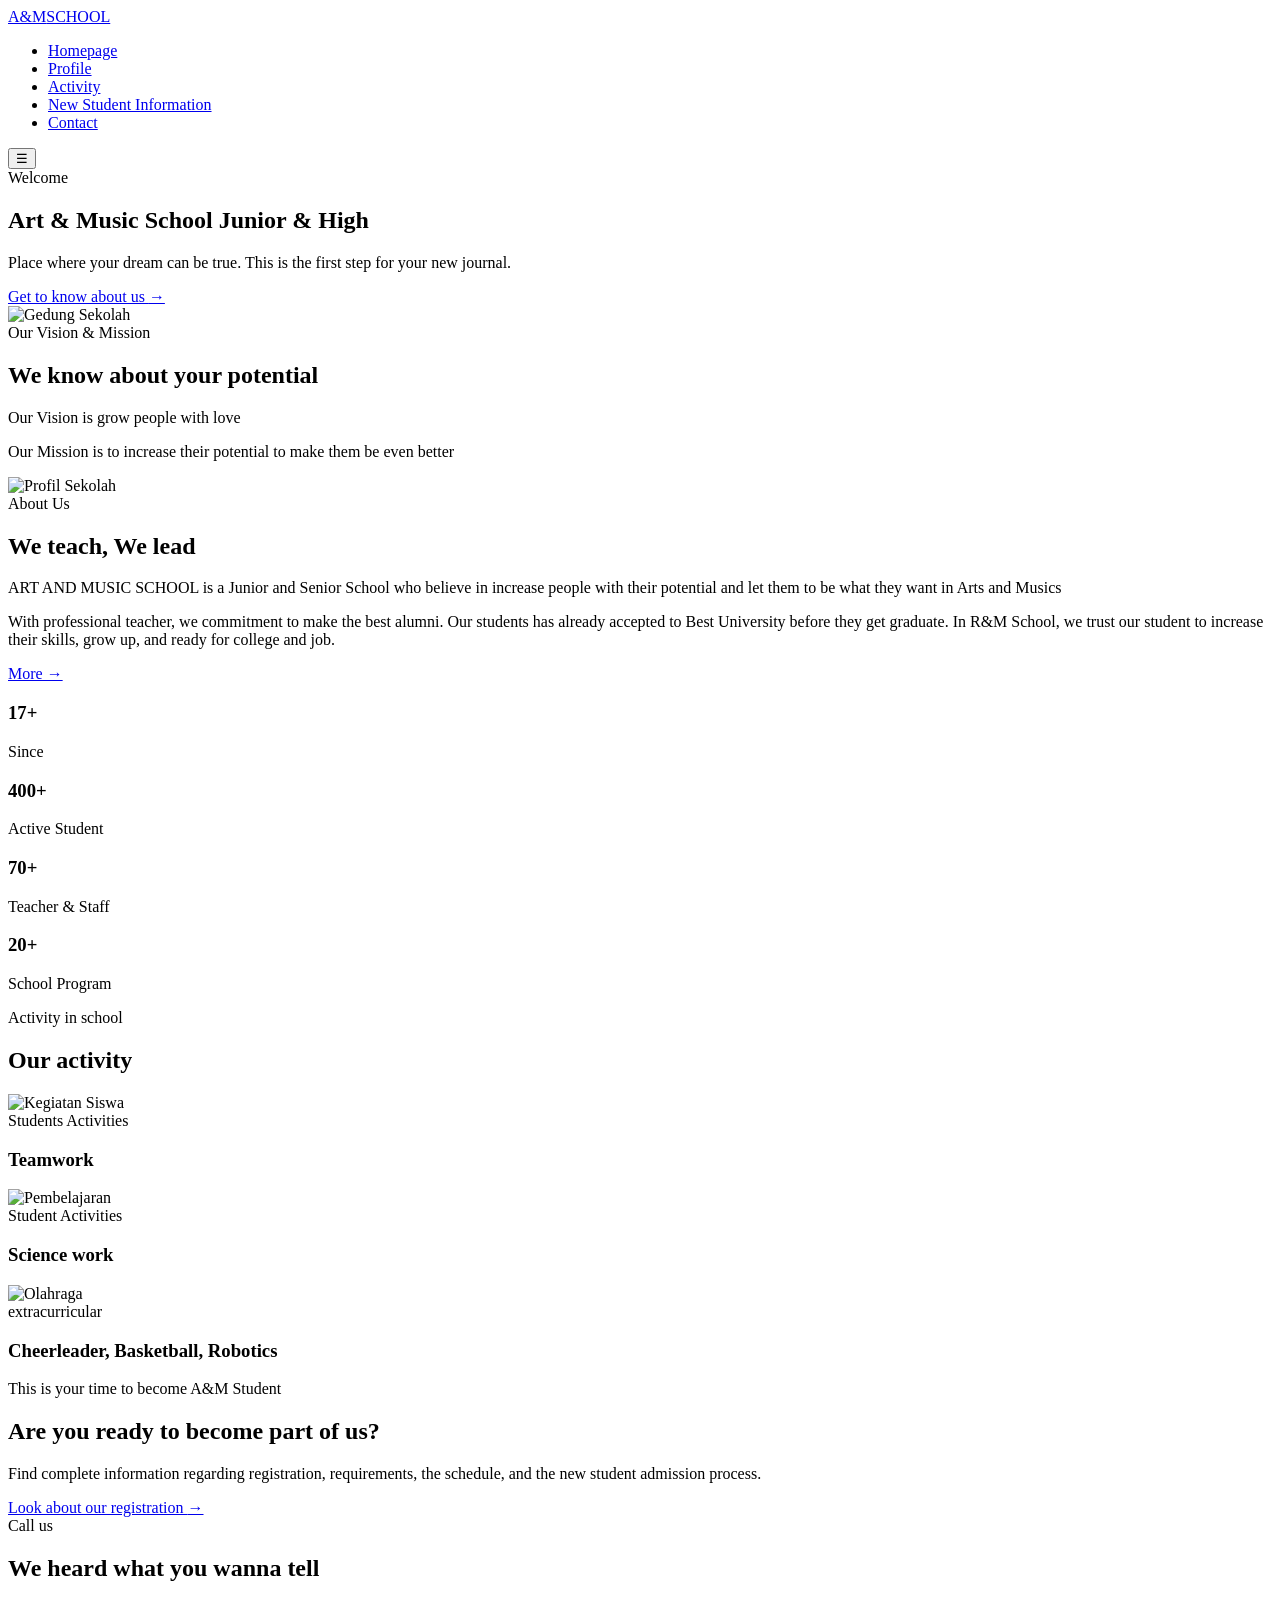
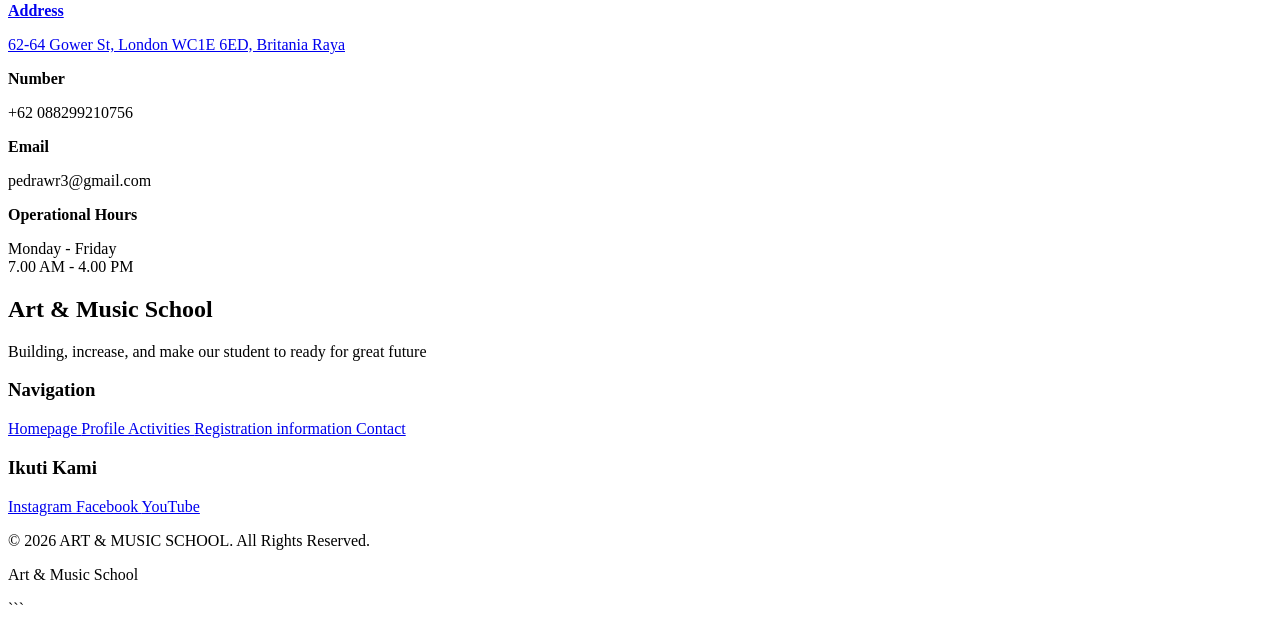
==== index.html @ 9c4d8da1 "Add files via upload" ====
<!DOCTYPE html>
<html lang="en">

<head>
    <meta charset="UTF-8">
    <meta name="viewport" content="width=device-width, initial-scale=1.0">

    <title>Art & Music School</title>

    <link rel="preconnect" href="https://fonts.googleapis.com">
    <link rel="preconnect" href="https://fonts.gstatic.com" crossorigin>

    <link
        href="https://fonts.googleapis.com/css2?family=DM+Sans:wght@400;500;600;700&family=Playfair+Display:wght@500;600;700&display=swap"
        rel="stylesheet">

    <link rel="stylesheet" href="style1.css">
</head>

<body>


    <header class="navbar">

        <div class="logo">
            <a href="#beranda">
                A&M<span>SCHOOL</span>
            </a>
        </div>

        <nav>
            <ul class="nav-menu">

                <li>
                    <a href="#beranda">Homepage</a>
                </li>

                <li>
                    <a href="#profil">Profile</a>
                </li>

                <li>
                    <a href="#kegiatan">Activity</a>
                </li>

                <li>
                    <a href="#spbm">New Student Information</a>
                </li>

                <li>
                    <a href="#kontak">Contact</a>
                </li>

            </ul>
        </nav>

        <!-- Tombol mobile -->
        <button class="menu-toggle">
            ☰
        </button>

    </header>

    <main>

        <section class="hero" id="beranda">

            <div class="hero-content">

                <span class="hero-label">
                    Welcome
                </span>

                <h1>
                    Art & Music
                    <span>School</span>
                    Junior & High
                </h1>

                <p>
                    Place where your dream can be true.
                    This is the first step for your new journal.
                </p>

                <a href="#profil" class="hero-button">
                    Get to know about us
                    <span>→</span>
                </a>

            </div>


            <div class="hero-image">

                <img
                    src="https://www.prov.org/wp-content/uploads/2023/07/High-School-Girls-in-class-1366x1025.jpg"
                    alt="Gedung Sekolah">

            </div>

        </section>


        <!-- =========================
             INTRO
        ========================== -->

        <section class="intro">

            <span class="section-label">
                Our Vision & Mission
            </span>

            <h2>
                We know about your potential
            </h2>

            <p>
                Our Vision is grow people with love
            </p>
            <p>
                Our Mission is to increase their potential to make them be even better
            </p>

        </section>


        <!-- =========================
             PROFIL SEKOLAH
        ========================== -->

        <section class="about" id="profil">

            <div class="about-image">

                <img
                    src="https://dynamic-media-cdn.tripadvisor.com/media/photo-o/0f/88/18/f7/chung-ang-high-school.jpg?w=1200&h=-1&s=1"
                    alt="Profil Sekolah">

            </div>


            <div class="about-content">

                <span class="section-label">
                    About Us
                </span>

                <h2>
                    We teach,
                    We lead
                </h2>

                <p>
                    ART AND MUSIC SCHOOL is a Junior and Senior
                    School who believe in increase people with their potential
                    and let them to be what they want in Arts and Musics
                </p>

                <p>
                    With professional teacher, we commitment to make the best alumni.
                    Our students has already accepted to Best University before they get graduate.
                    In R&M School, we trust our student to increase their skills,
                    grow up, and ready for college and job.
                </p>

                <a href="about1.html" class="text-button">
                    More →
                </a>

            </div>

        </section>


        <!-- =========================
             STATISTIK
        ========================== -->

        <section class="stats">

            <div class="stat">

                <h3>17+</h3>

                <p>
                    Since
                </p>

            </div>


            <div class="stat">

                <h3>400+</h3>

                <p>
                    Active Student
                </p>

            </div>


            <div class="stat">

                <h3>70+</h3>

                <p>
                    Teacher & Staff
                </p>

            </div>


            <div class="stat">

                <h3>20+</h3>

                <p>
                    School Program
                </p>

            </div>

        </section>


        <!-- =========================
             KEGIATAN
        ========================== -->

        <section class="activities" id="kegiatan">

            <div class="section-title">

                <div>

                    <span class="section-label">
                        Activity in school
                    </span>

                    <h2>
                        Our activity
                    </h2>

                </div>

            </div>


            <div class="activity-grid">


                <!-- Kegiatan utama -->

                <article class="activity large">

                    <img
                        src="https://cdn.sanity.io/images/9mg9pfm4/production/5bd5e3a1cc2a00055a5917e3d0a4f383b7ff0164-1672x941.webp?rect=0,32,1672,878&w=1200&h=630&fit=crop&auto=format"
                        alt="Kegiatan Siswa">

                    <div class="activity-info">

                        <span>
                            Students Activities
                        </span>

                        <h3>
                            Teamwork
                        </h3>

                    </div>

                </article>


                <!-- Kegiatan lainnya -->

                <div class="activity-column">

                    <article class="activity small">

                        <img
                            src="https://tist.school/uploads/media/science-experiments-middle-schoolers68da2cf149224.webp"
                            alt="Pembelajaran">

                        <div class="activity-info">

                            <span>
                                Student Activities
                            </span>

                            <h3>
                                Science work
                            </h3>

                        </div>

                    </article>


                    <article class="activity small">

                        <img
                            src="https://www.phscheerboosterclub.org/wp-content/uploads/2024/09/teamweb1000.jpg"
                            alt="Olahraga">

                        <div class="activity-info">

                            <span>
                                extracurricular
                            </span>

                            <h3>
                                Cheerleader, Basketball, Robotics
                            </h3>

                        </div>

                    </article>

                </div>

            </div>

        </section>


        <!-- =========================
             SPBM
        ========================== -->

        <section class="spbm" id="spbm">

            <span class="section-label">
                This is your time to become A&M Student
            </span>

            <h2>
                Are you ready to become part of us?
            </h2>

            <p>
                Find complete information regarding registration,
                requirements, the schedule, and the new student
                admission process.
            </p>

            <a href="registration1.html" class="spbm-button">
                Look about our registration
                <span>→</span>
            </a>

        </section>


        <!-- =========================
             KONTAK
        ========================== -->

        <section class="contact" id="kontak">

            <div class="contact-heading">

                <span class="section-label">
                    Call us
                </span>

                <h2>
                    We heard what you wanna tell
                </h2>

            </div>


            <div class="contact-info">

                <div class="contact-item">

                    <a href="http://google.com/maps/place/Royal+Academy+of+Dramatic+Art/@51.5218059,-0.1339073,17z/data=!3m1!4b1!4m6!3m5!1s0x48761b2e5cc1d7e5:0xf84eaf2c5a8ffeac!8m2!3d51.5218059!4d-0.1313324!16zL20vMDE1bmw0?entry=ttu&g_ep=EgoyMDI2MDgzMS4wIKXMDSoASAFQAw%3D%3D">
                    <div>
                        <strong>
                            Address
                        </strong>

                        <p>
                            62-64 Gower St, London WC1E 6ED, Britania Raya
                        </p>
                    </div>
                    </a>
                </div>


                <div class="contact-item">

                    <span class="contact-number">
                    </span>

                    <div>
                        <strong>
                            Number
                        </strong>

                        <p>
                            +62 088299210756
                        </p>
                    </div>

                </div>


                <div class="contact-item">

                    <span class="contact-number">
                    </span>

                    <div>
                        <strong>
                            Email
                        </strong>

                        <p>
                            pedrawr3@gmail.com
                        </p>
                    </div>

                </div>


                <div class="contact-item">

                    <span class="contact-number">
                    </span>

                    <div>
                        <strong>
                            Operational Hours
                        </strong>

                        <p>
                            Monday - Friday
                            <br>
                            7.00 AM - 4.00 PM
                        </p>
                    </div>

                </div>

            </div>

        </section>

    </main>


    <!-- =========================
         FOOTER
    ========================== -->

    <footer>

        <div class="footer-grid">


            <div class="footer-brand">

                <h2>
                    Art & Music School
                </h2>

                <p>
                    Building, increase, and make our student
                    to ready for great future
                </p>

            </div>


            <div class="footer-menu">

                <h3>
                    Navigation
                </h3>

                <a href="#beranda">
                    Homepage
                </a>

                <a href="#profil">
                    Profile
                </a>

                <a href="#kegiatan">
                    Activities
                </a>

                <a href="registration1.html">
                    Registration information
                </a>

                <a href="https://wa.me/62088299210765">
                    Contact
                </a>

            </div>


            <div class="footer-social">

                <h3>
                    Ikuti Kami
                </h3>

                <a href="https://www.instagram.com/royalacademyofdramaticart/">
                    Instagram
                </a>

                <a href="https://www.facebook.com/RoyalAcademyOfDramaticArt/">
                    Facebook
                </a>

                <a href="https://www.youtube.com/@rada_london">
                    YouTube
                </a>

            </div>

        </div>


        <div class="footer-bottom">

            <p>
                © 2026 ART & MUSIC SCHOOL.
                All Rights Reserved.
            </p>

            <p>
                Art & Music School
            </p>

        </div>

    </footer>


    <!-- =========================
         JAVASCRIPT
    ========================== -->

    <script src="script.js"></script>

</body>

</html>
```
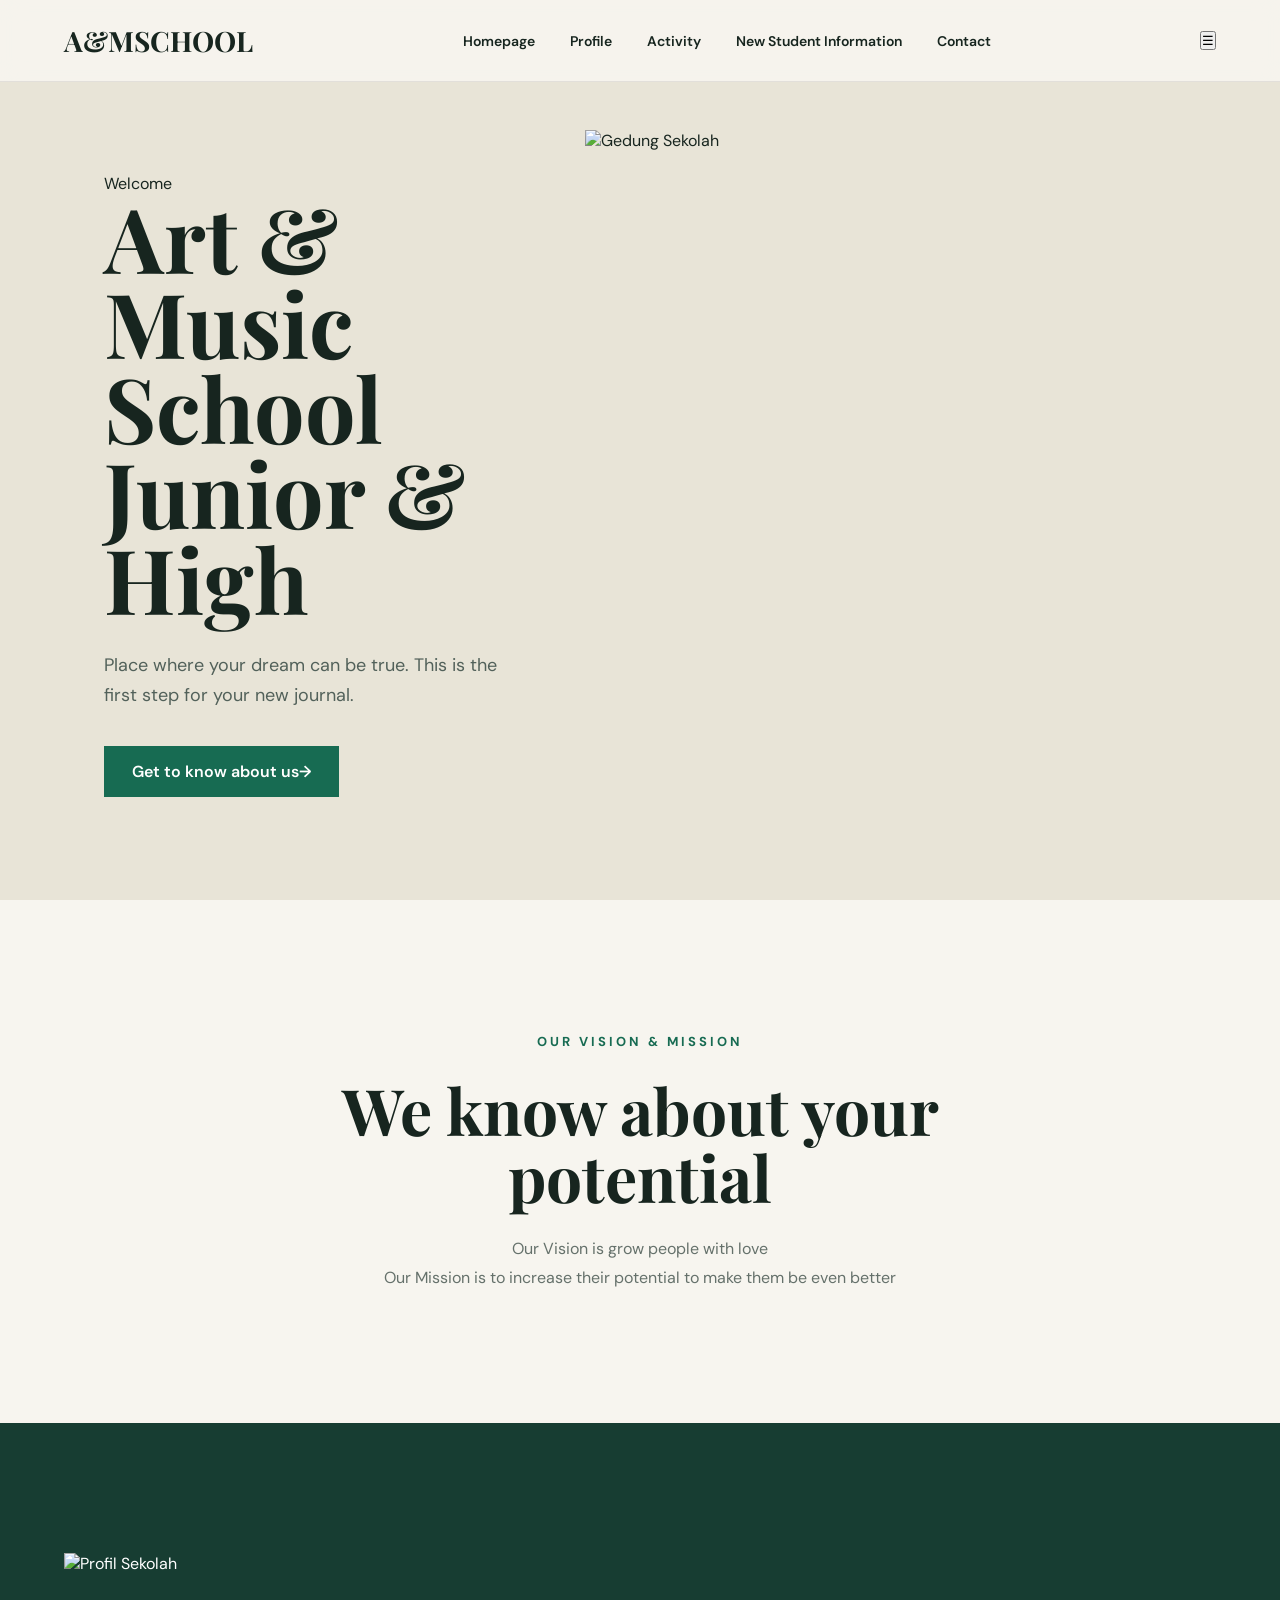
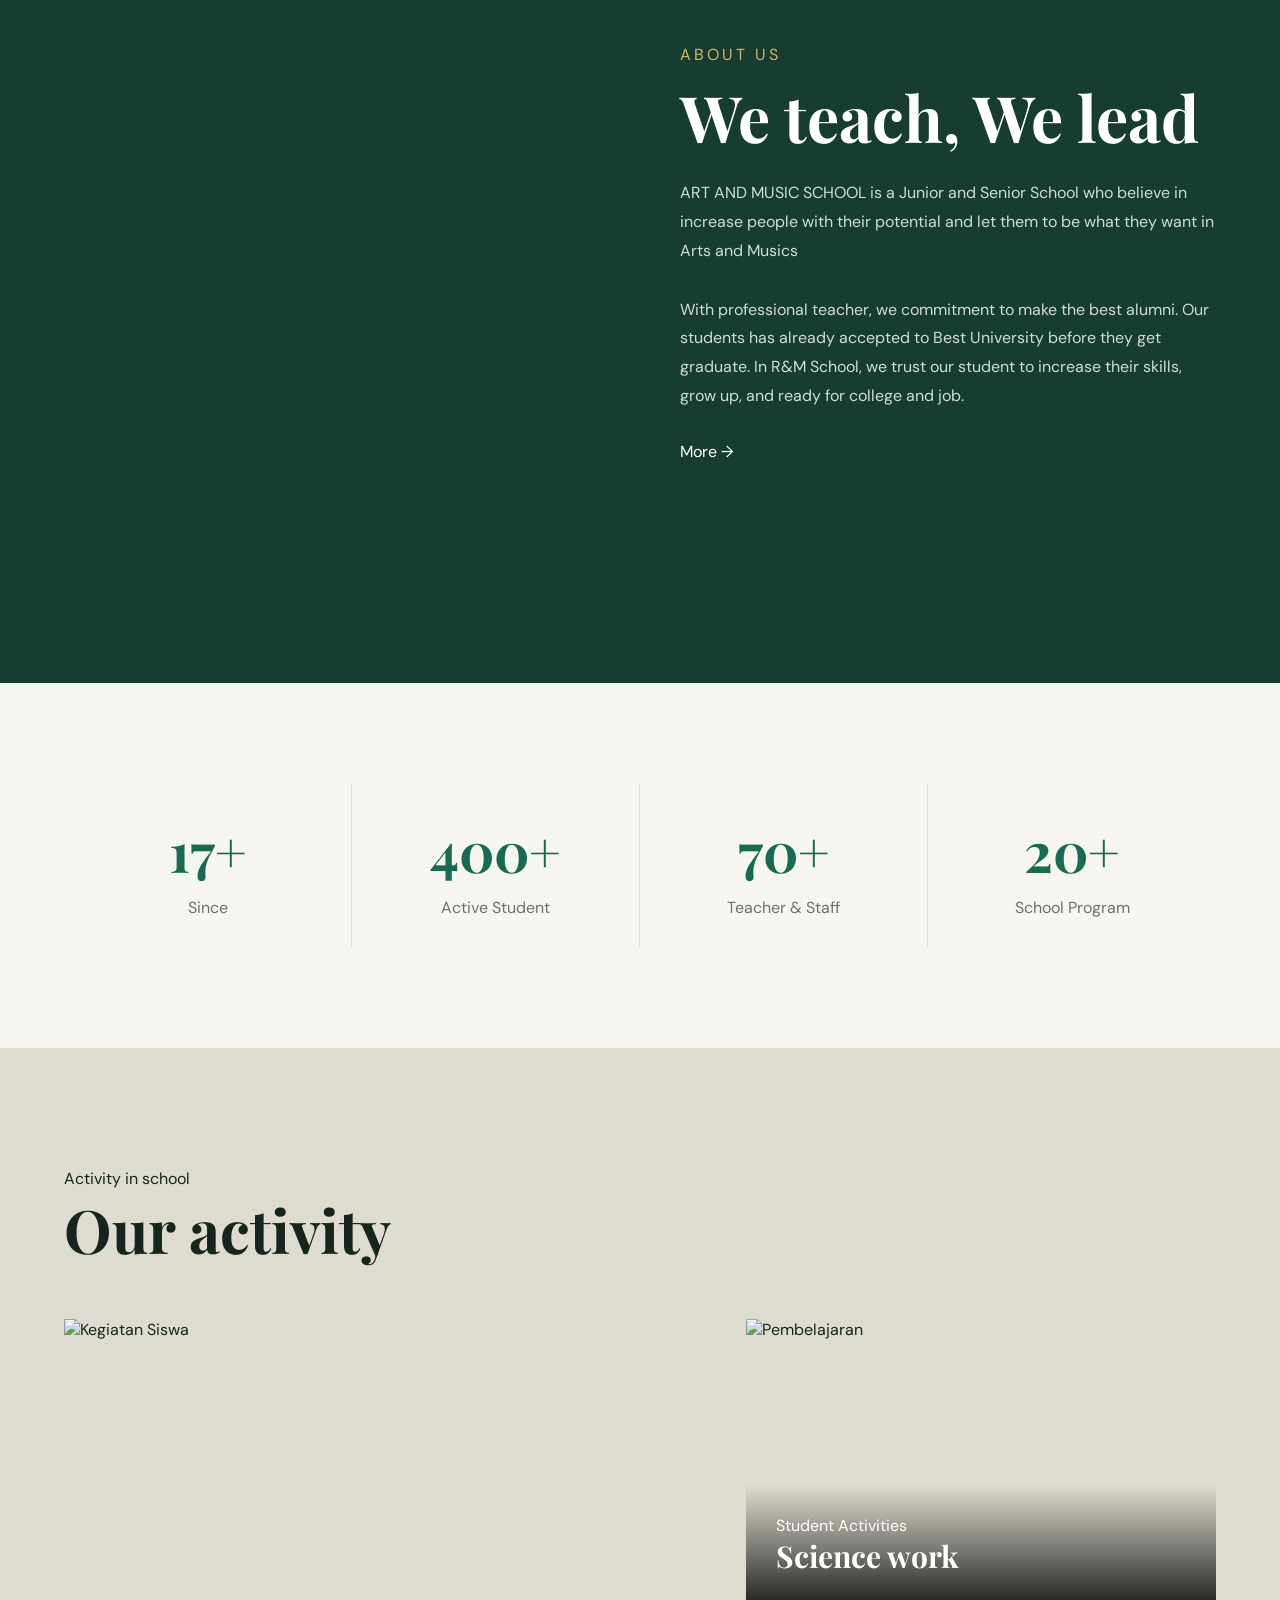
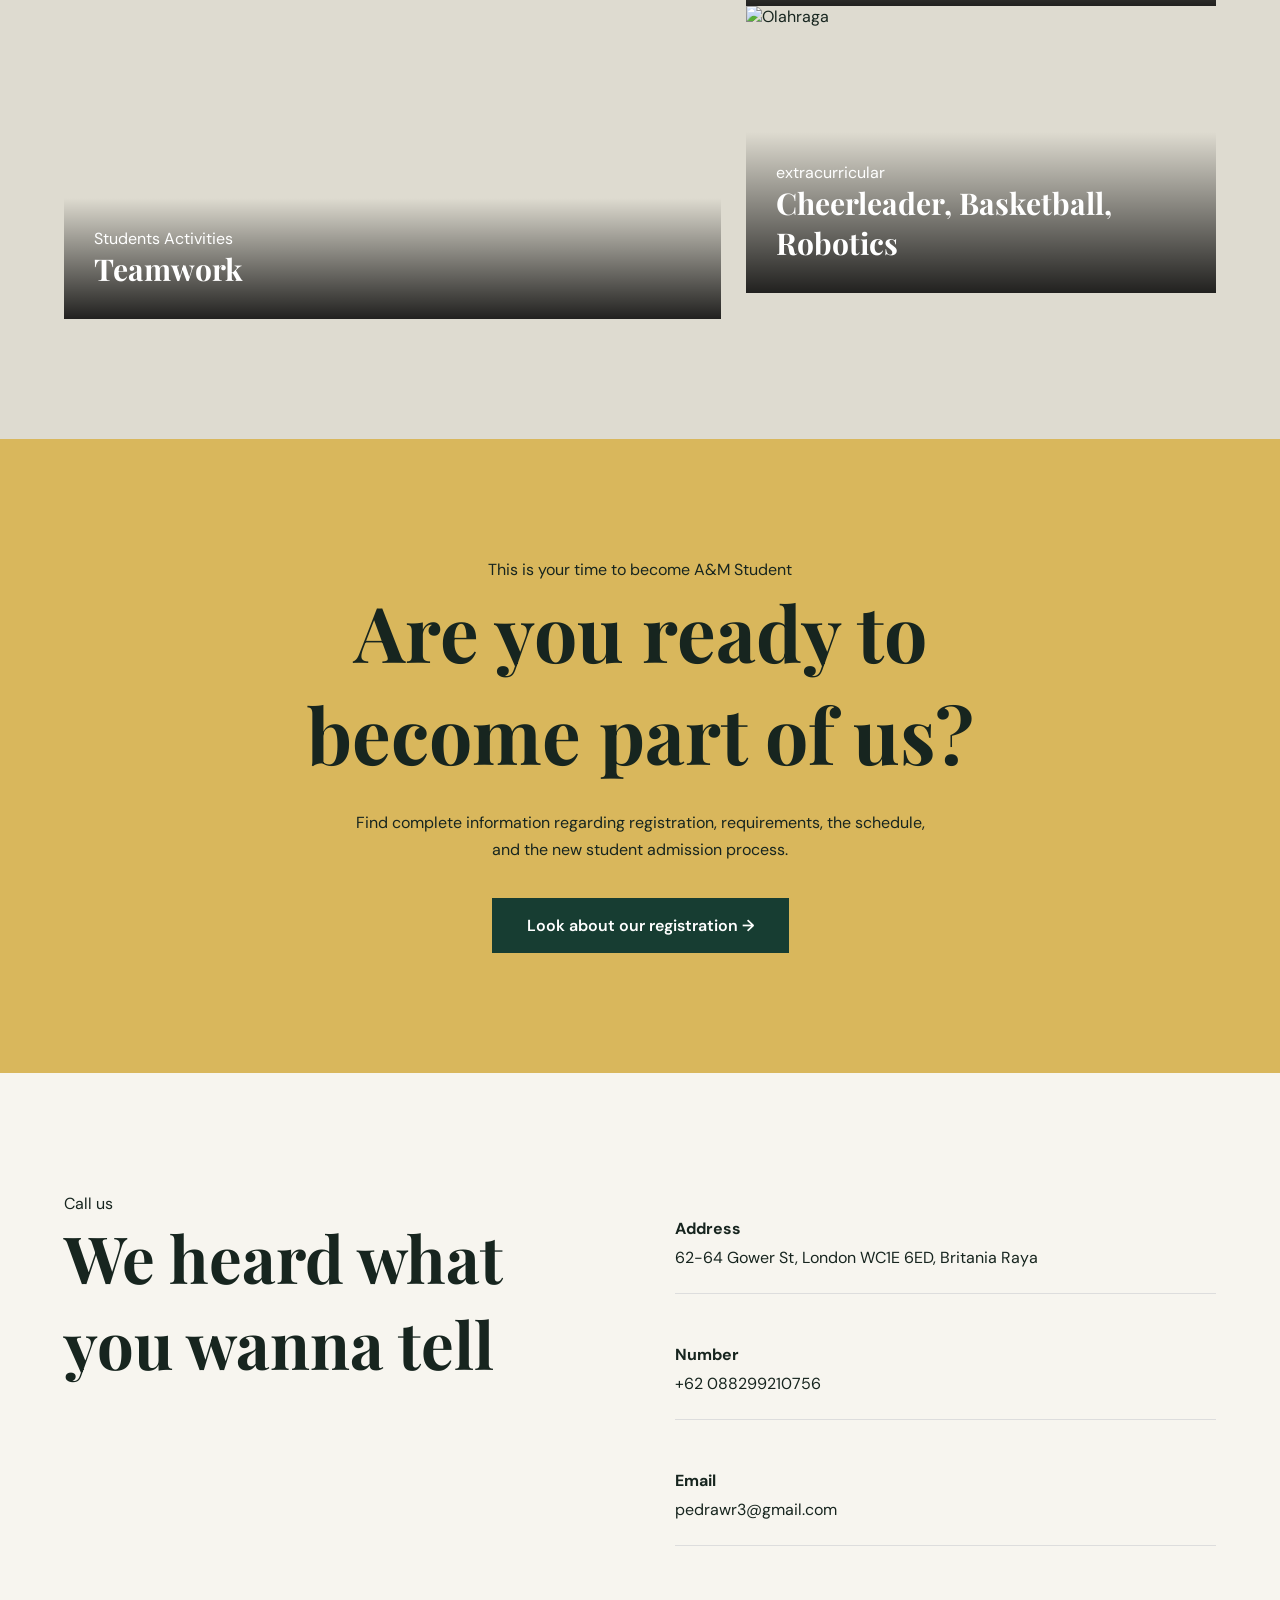
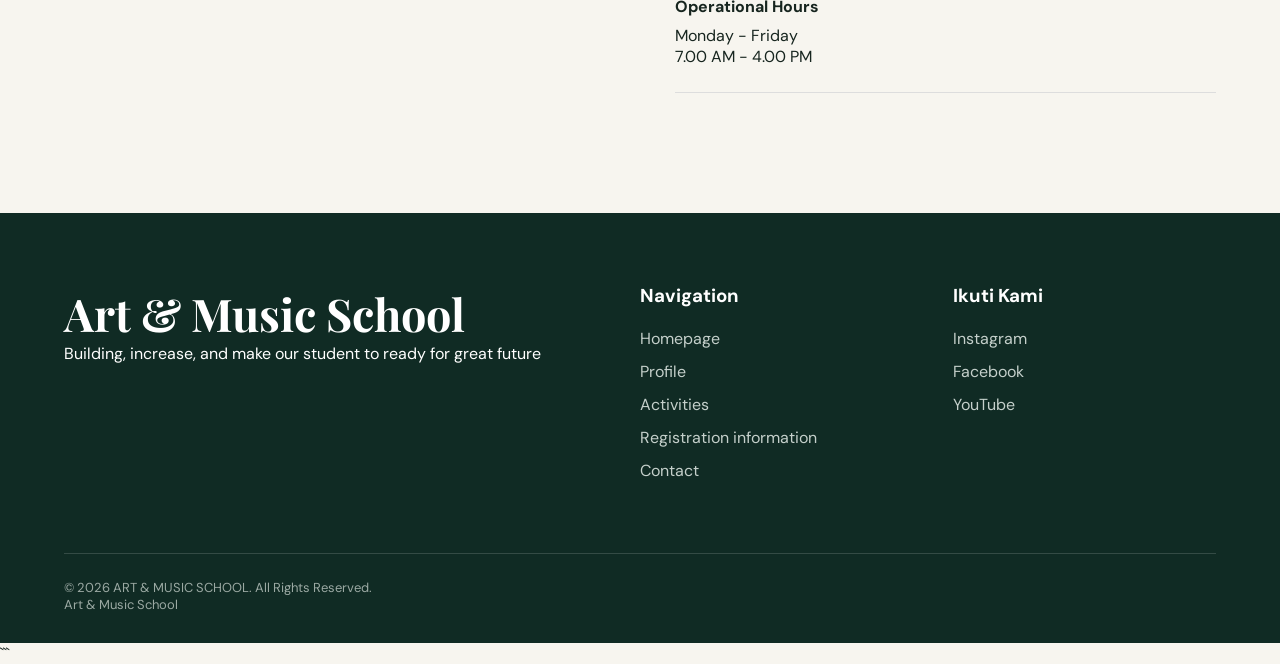
==== commit 4472eb48: "index.html" ====
--- a/index.html
+++ b/index.html
@@ -14,7 +14,7 @@
         href="https://fonts.googleapis.com/css2?family=DM+Sans:wght@400;500;600;700&family=Playfair+Display:wght@500;600;700&display=swap"
         rel="stylesheet">
 
-    <link rel="stylesheet" href="style1.css">
+    <link rel="stylesheet" href="style.css">
 </head>
 
 <body>
--- a/style.css
+++ b/style.css
@@ -0,0 +1,671 @@
+/* =========================
+   RESET & GLOBAL
+========================= */
+
+@import url('https://fonts.googleapis.com/css2?family=DM+Sans:wght@400;500;600;700&family=Playfair+Display:wght@500;600;700&display=swap');
+
+* {
+    margin: 0;
+    padding: 0;
+    box-sizing: border-box;
+}
+
+html {
+    scroll-behavior: smooth;
+}
+
+body {
+    font-family: "DM Sans", sans-serif;
+    color: #17251f;
+    background: #f7f5ef;
+    overflow-x: hidden;
+}
+
+a {
+    text-decoration: none;
+    color: inherit;
+}
+
+img {
+    width: 100%;
+    display: block;
+}
+
+.container {
+    width: min(1200px, 90%);
+    margin: auto;
+}
+
+
+/* =========================
+   NAVBAR
+========================= */
+
+.navbar {
+    position: fixed;
+    top: 0;
+    left: 0;
+    width: 100%;
+    z-index: 1000;
+
+    display: flex;
+    align-items: center;
+    justify-content: space-between;
+
+    padding: 22px 5%;
+
+    background: rgba(247, 245, 239, 0.92);
+    backdrop-filter: blur(12px);
+
+    border-bottom: 1px solid rgba(0,0,0,.08);
+}
+
+.logo {
+    font-family: "Playfair Display", serif;
+    font-size: 28px;
+    font-weight: 700;
+}
+
+.nav-menu {
+    display: flex;
+    gap: 35px;
+    list-style: none;
+}
+
+.nav-menu a {
+    position: relative;
+    font-size: 14px;
+    font-weight: 600;
+}
+
+.nav-menu a::after {
+    content: "";
+    position: absolute;
+    left: 0;
+    bottom: -7px;
+
+    width: 0;
+    height: 2px;
+
+    background: #176b52;
+
+    transition: .3s ease;
+}
+
+.nav-menu a:hover::after {
+    width: 100%;
+}
+
+
+/* =========================
+   HERO
+========================= */
+
+.hero {
+    min-height: 100vh;
+    padding: 130px 5% 60px;
+
+    display: grid;
+    grid-template-columns: 1fr 1.3fr;
+    gap: 35px;
+
+    background: #e8e4d7;
+}
+
+.hero-content {
+    display: flex;
+    flex-direction: column;
+    justify-content: center;
+
+    padding: 40px;
+}
+
+.hero-small {
+    text-transform: uppercase;
+    letter-spacing: 3px;
+    font-size: 13px;
+    font-weight: 700;
+
+    color: #176b52;
+    margin-bottom: 20px;
+}
+
+.hero h1 {
+    font-family: "Playfair Display", serif;
+
+    font-size: clamp(50px, 7vw, 95px);
+    line-height: .95;
+
+    margin-bottom: 30px;
+}
+
+.hero p {
+    max-width: 500px;
+    font-size: 18px;
+    line-height: 1.7;
+    color: #52615a;
+
+    margin-bottom: 35px;
+}
+
+.hero-button {
+    display: inline-flex;
+    align-items: center;
+    justify-content: center;
+
+    width: fit-content;
+
+    padding: 15px 28px;
+
+    background: #176b52;
+    color: white;
+
+    font-weight: 600;
+
+    transition: .3s ease;
+}
+
+.hero-button:hover {
+    transform: translateY(-4px);
+    background: #0f4d3b;
+}
+
+.hero-image {
+    min-height: 650px;
+    overflow: hidden;
+}
+
+.hero-image img {
+    height: 100%;
+    object-fit: cover;
+
+    transition: transform .8s ease;
+}
+
+.hero-image:hover img {
+    transform: scale(1.05);
+}
+
+
+/* =========================
+   INTRO
+========================= */
+
+.intro {
+    padding: 130px 5%;
+    text-align: center;
+}
+
+.intro span {
+    color: #176b52;
+    text-transform: uppercase;
+    letter-spacing: 3px;
+    font-size: 13px;
+    font-weight: 700;
+}
+
+.intro h2 {
+    max-width: 850px;
+    margin: 25px auto;
+
+    font-family: "Playfair Display", serif;
+
+    font-size: clamp(40px, 5vw, 70px);
+    line-height: 1.05;
+}
+
+.intro p {
+    max-width: 650px;
+    margin: auto;
+
+    color: #65716b;
+    line-height: 1.8;
+}
+
+
+/* =========================
+   CARD SECTION
+========================= */
+
+.cards {
+    padding: 80px 5% 130px;
+
+    display: grid;
+    grid-template-columns: repeat(3, 1fr);
+    gap: 25px;
+}
+
+.card {
+    position: relative;
+    min-height: 450px;
+
+    overflow: hidden;
+
+    background: #173d32;
+    color: white;
+}
+
+.card img {
+    height: 100%;
+    object-fit: cover;
+
+    opacity: .75;
+
+    transition: .6s ease;
+}
+
+.card:hover img {
+    transform: scale(1.08);
+    opacity: .55;
+}
+
+.card-content {
+    position: absolute;
+    left: 0;
+    bottom: 0;
+
+    width: 100%;
+
+    padding: 35px;
+
+    background: linear-gradient(
+        transparent,
+        rgba(0,0,0,.8)
+    );
+}
+
+.card h3 {
+    font-family: "Playfair Display", serif;
+    font-size: 32px;
+
+    margin-bottom: 10px;
+}
+
+.card p {
+    line-height: 1.6;
+    opacity: .9;
+}
+
+
+/* =========================
+   ABOUT / PROFIL
+========================= */
+
+.about {
+    padding: 130px 5%;
+
+    display: grid;
+    grid-template-columns: 1fr 1fr;
+    gap: 80px;
+
+    background: #173d32;
+    color: white;
+}
+
+.about-image {
+    height: 600px;
+}
+
+.about-image img {
+    height: 100%;
+    object-fit: cover;
+}
+
+.about-content {
+    display: flex;
+    flex-direction: column;
+    justify-content: center;
+}
+
+.about-content span {
+    color: #d9b75c;
+    text-transform: uppercase;
+    letter-spacing: 3px;
+}
+
+.about-content h2 {
+    font-family: "Playfair Display", serif;
+    font-size: clamp(45px, 5vw, 70px);
+    line-height: 1;
+    margin: 20px 0 30px;
+}
+
+.about-content p {
+    color: #d2ddd8;
+    line-height: 1.8;
+    margin-bottom: 30px;
+}
+
+
+/* =========================
+   STATISTICS
+========================= */
+
+.stats {
+    padding: 100px 5%;
+
+    display: grid;
+    grid-template-columns: repeat(4, 1fr);
+
+    text-align: center;
+}
+
+.stat {
+    padding: 30px;
+    border-right: 1px solid #ddd;
+}
+
+.stat:last-child {
+    border-right: none;
+}
+
+.stat h3 {
+    font-family: "Playfair Display", serif;
+    font-size: 55px;
+    color: #176b52;
+}
+
+.stat p {
+    margin-top: 10px;
+    color: #68736d;
+}
+
+
+/* =========================
+   KEGIATAN
+========================= */
+
+.activities {
+    padding: 120px 5%;
+    background: #dedbd0;
+}
+
+.section-title {
+    display: flex;
+    justify-content: space-between;
+    align-items: end;
+
+    margin-bottom: 50px;
+}
+
+.section-title h2 {
+    font-family: "Playfair Display", serif;
+    font-size: 60px;
+}
+
+.activity-grid {
+    display: grid;
+    grid-template-columns: 1.4fr 1fr;
+    gap: 25px;
+}
+
+.activity {
+    position: relative;
+    overflow: hidden;
+}
+
+.activity.large {
+    height: 600px;
+}
+
+.activity.small {
+    height: 287px;
+}
+
+.activity img {
+    height: 100%;
+    object-fit: cover;
+    transition: .6s ease;
+}
+
+.activity:hover img {
+    transform: scale(1.06);
+}
+
+.activity-info {
+    position: absolute;
+    bottom: 0;
+    left: 0;
+    right: 0;
+
+    padding: 30px;
+
+    color: white;
+
+    background: linear-gradient(
+        transparent,
+        rgba(0,0,0,.85)
+    );
+}
+
+.activity-info h3 {
+    font-family: "Playfair Display", serif;
+    font-size: 30px;
+}
+
+
+/* =========================
+   CTA SPBM
+========================= */
+
+.spbm {
+    padding: 120px 5%;
+
+    text-align: center;
+
+    background: #d9b75c;
+}
+
+.spbm h2 {
+    font-family: "Playfair Display", serif;
+    font-size: clamp(45px, 6vw, 80px);
+
+    max-width: 850px;
+    margin: auto;
+}
+
+.spbm p {
+    max-width: 600px;
+    margin: 25px auto 35px;
+
+    line-height: 1.7;
+}
+
+.spbm-button {
+    display: inline-block;
+
+    padding: 17px 35px;
+
+    background: #173d32;
+    color: white;
+
+    font-weight: 600;
+
+    transition: .3s;
+}
+
+.spbm-button:hover {
+    transform: translateY(-4px);
+}
+
+
+/* =========================
+   CONTACT
+========================= */
+
+.contact {
+    padding: 120px 5%;
+
+    display: grid;
+    grid-template-columns: 1fr 1fr;
+    gap: 70px;
+}
+
+.contact h2 {
+    font-family: "Playfair Display", serif;
+    font-size: 65px;
+}
+
+.contact-info {
+    display: flex;
+    flex-direction: column;
+    gap: 25px;
+}
+
+.contact-item {
+    padding: 25px 0;
+    border-bottom: 1px solid #ddd;
+}
+
+.contact-item strong {
+    display: block;
+    margin-bottom: 8px;
+}
+
+
+/* =========================
+   FOOTER
+========================= */
+
+footer {
+    padding: 70px 5% 30px;
+
+    background: #102b24;
+    color: white;
+}
+
+.footer-grid {
+    display: grid;
+    grid-template-columns: 2fr 1fr 1fr;
+    gap: 50px;
+
+    padding-bottom: 60px;
+}
+
+footer h2 {
+    font-family: "Playfair Display", serif;
+    font-size: 45px;
+}
+
+footer h3 {
+    margin-bottom: 20px;
+}
+
+footer a {
+    display: block;
+    color: #c5d0cb;
+    margin-bottom: 12px;
+}
+
+.footer-bottom {
+    padding-top: 25px;
+    border-top: 1px solid rgba(255,255,255,.15);
+
+    color: #9ba9a3;
+    font-size: 13px;
+}
+
+
+/* =========================
+   RESPONSIVE
+========================= */
+
+@media (max-width: 900px) {
+
+    .nav-menu {
+        gap: 15px;
+    }
+
+    .hero {
+        grid-template-columns: 1fr;
+    }
+
+    .hero-image {
+        min-height: 500px;
+    }
+
+    .cards {
+        grid-template-columns: 1fr;
+    }
+
+    .about {
+        grid-template-columns: 1fr;
+    }
+
+    .stats {
+        grid-template-columns: repeat(2, 1fr);
+    }
+
+    .stat:nth-child(2) {
+        border-right: none;
+    }
+
+    .activity-grid {
+        grid-template-columns: 1fr;
+    }
+
+    .contact {
+        grid-template-columns: 1fr;
+    }
+
+    .footer-grid {
+        grid-template-columns: 1fr;
+    }
+}
+
+
+@media (max-width: 600px) {
+
+    .navbar {
+        padding: 18px 5%;
+    }
+
+    .nav-menu {
+        display: none;
+    }
+
+    .hero {
+        padding-top: 100px;
+    }
+
+    .hero-content {
+        padding: 20px 0;
+    }
+
+    .hero-image {
+        min-height: 400px;
+    }
+
+    .intro,
+    .about,
+    .activities,
+    .contact {
+        padding-top: 80px;
+        padding-bottom: 80px;
+    }
+
+    .stats {
+        grid-template-columns: 1fr;
+    }
+
+    .stat {
+        border-right: none;
+        border-bottom: 1px solid #ddd;
+    }
+
+    .section-title {
+        display: block;
+    }
+
+    .section-title h2 {
+        font-size: 45px;
+    }
+
+    .activity.large {
+        height: 450px;
+    }
+
+    .activity.small {
+        height: 250px;
+    }
+}
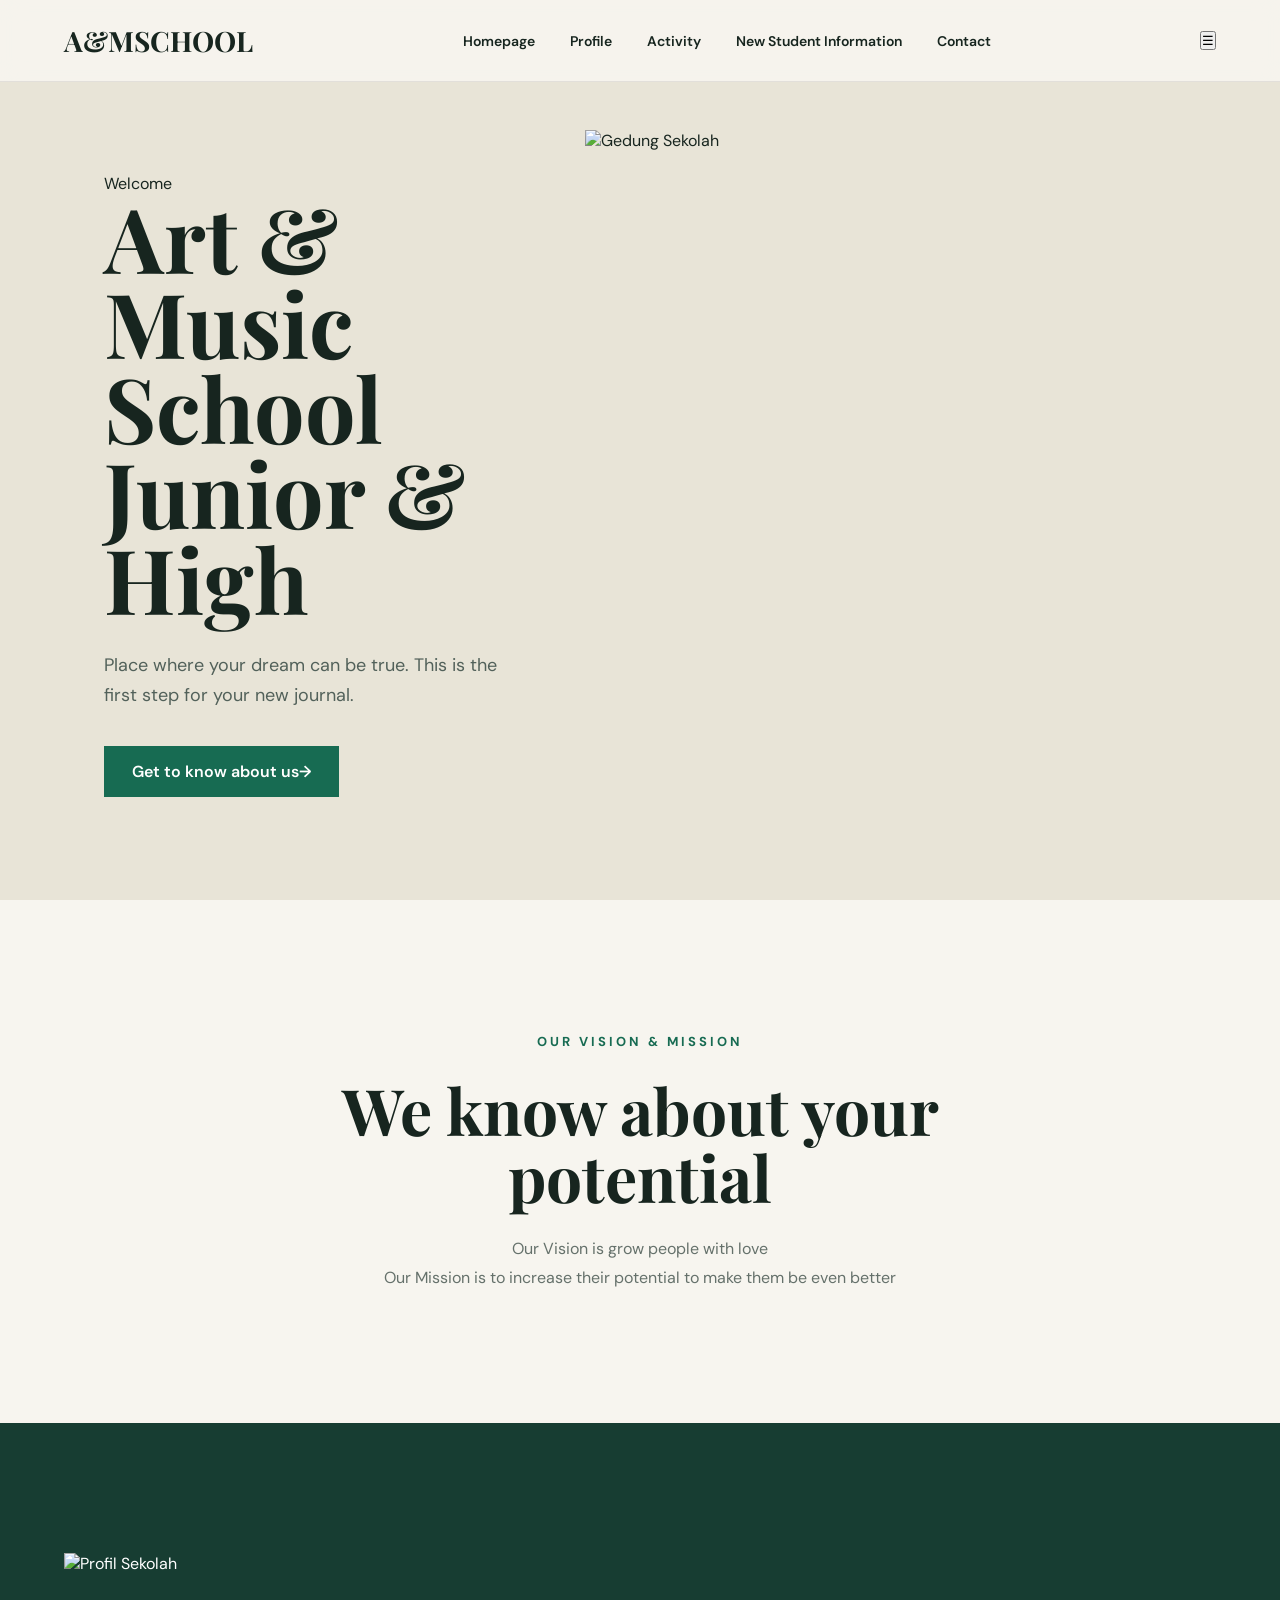
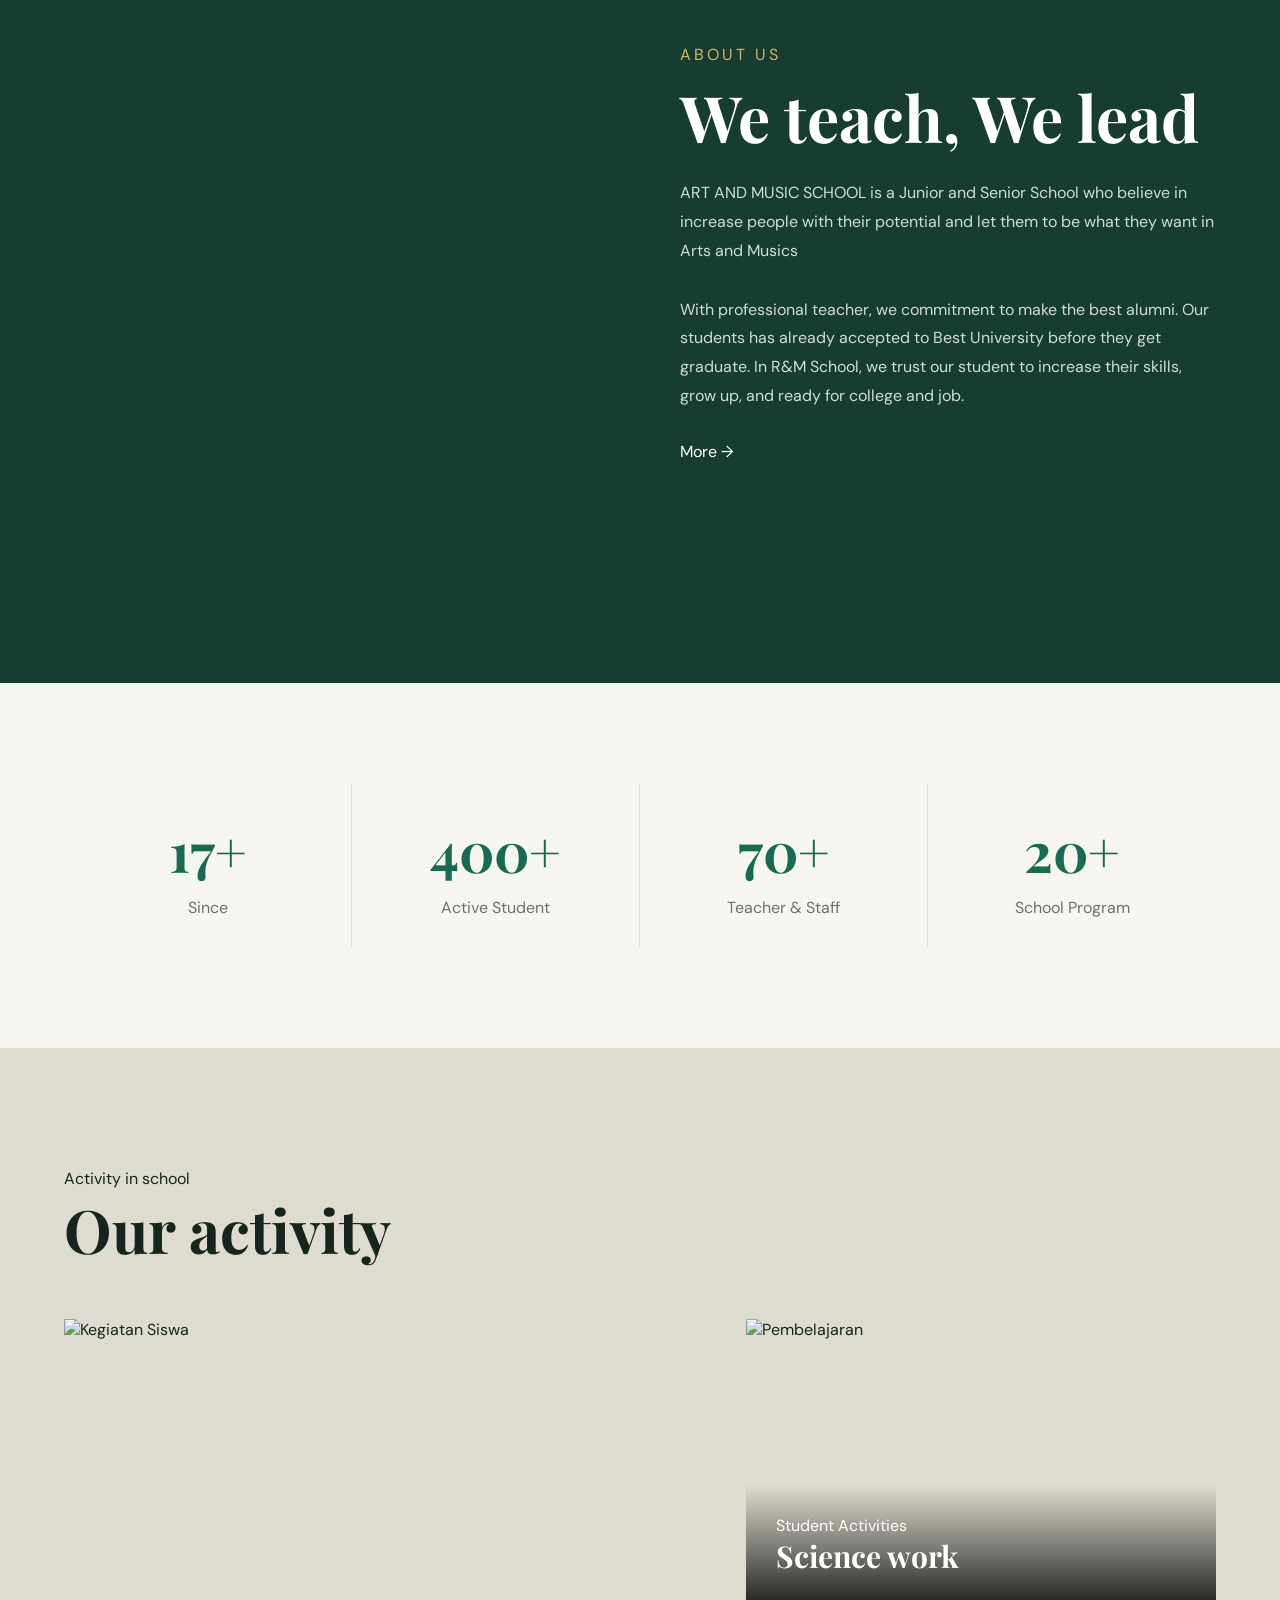
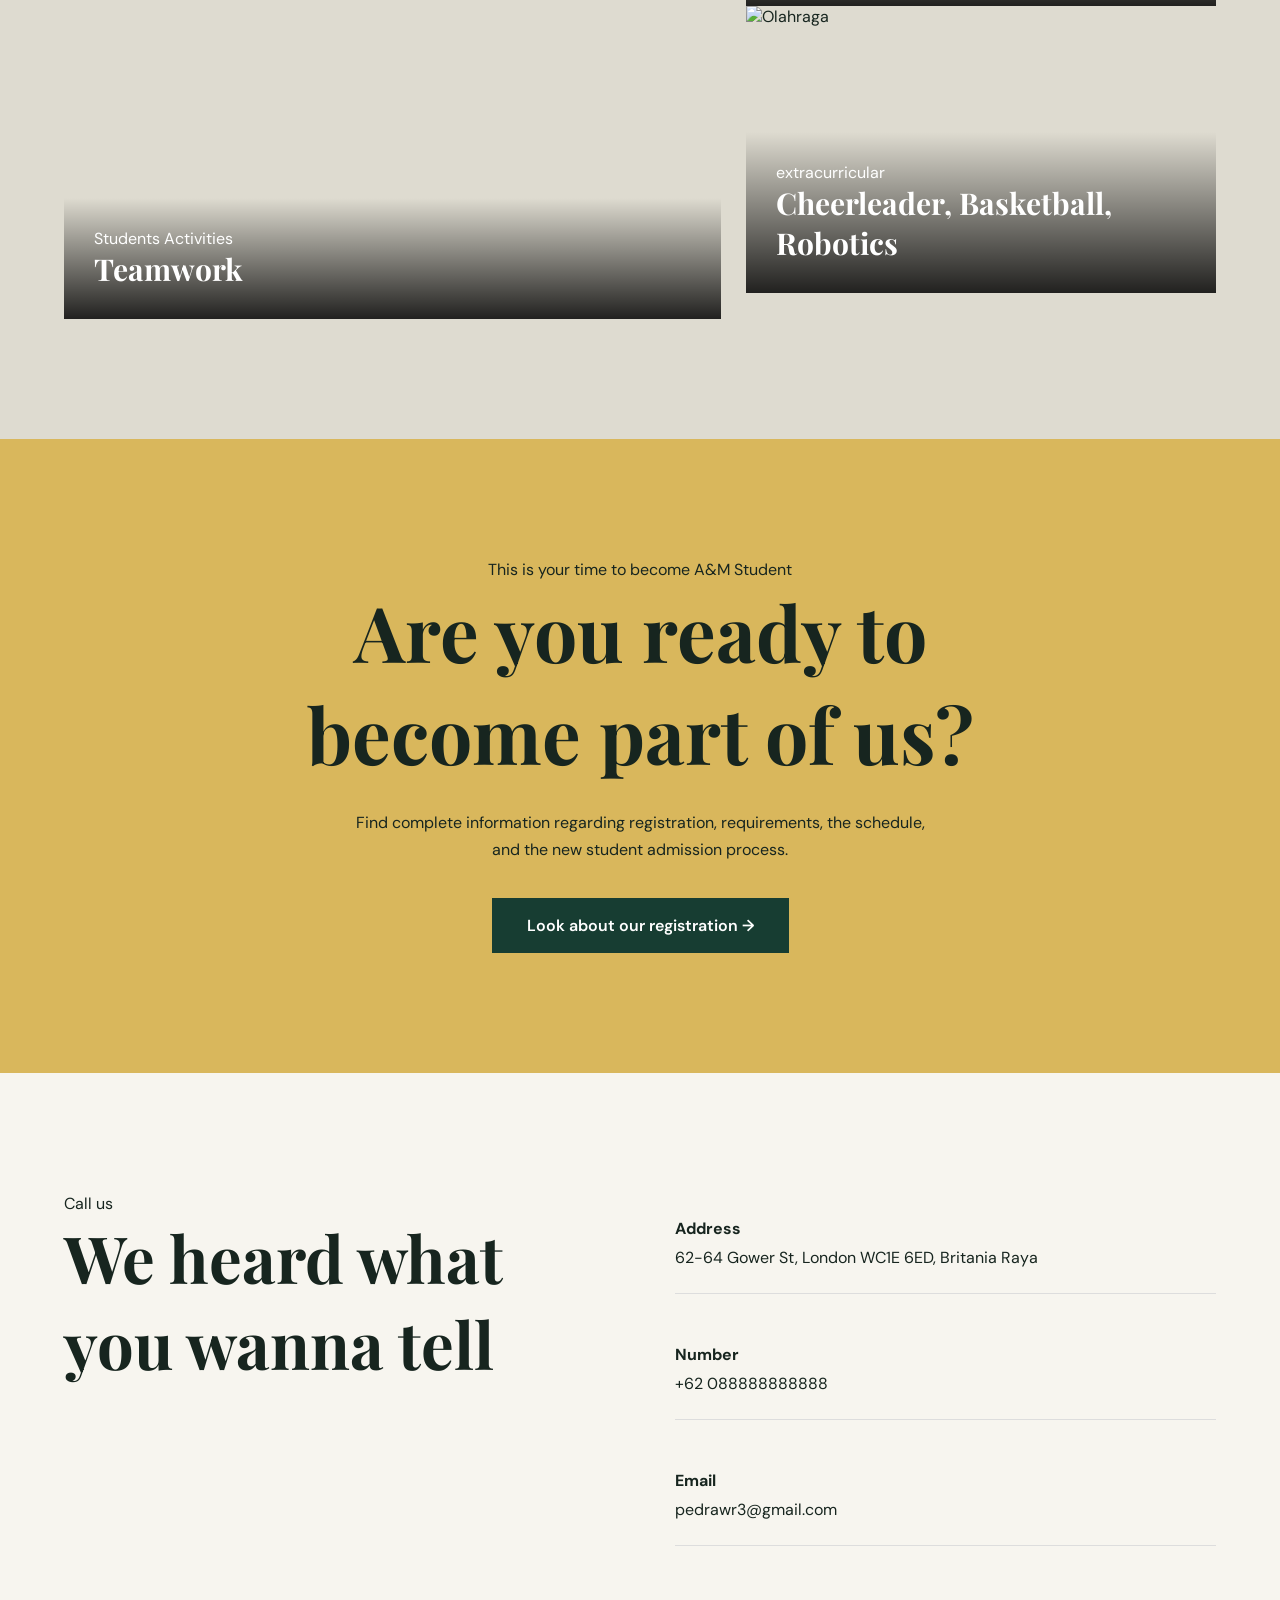
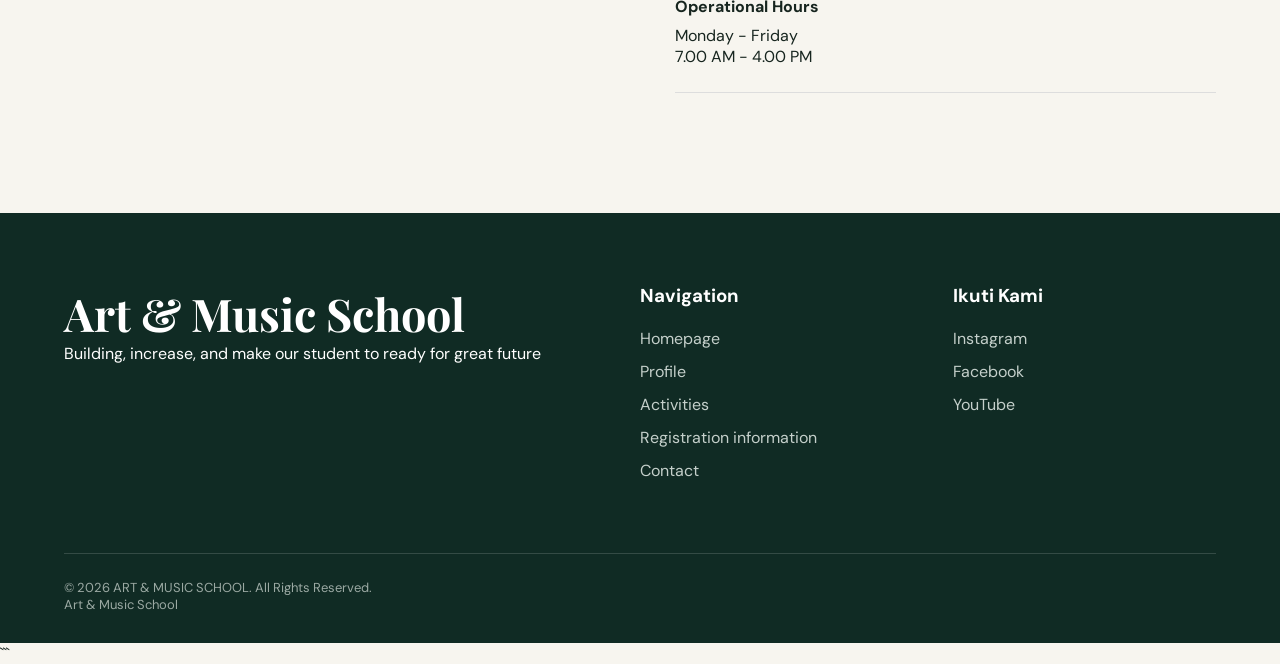
==== commit e6ff75a0: "index.html" ====
--- a/index.html
+++ b/index.html
@@ -164,7 +164,7 @@
                     grow up, and ready for college and job.
                 </p>
 
-                <a href="about1.html" class="text-button">
+                <a href="about.html" class="text-button">
                     More →
                 </a>
 
@@ -346,7 +346,7 @@
                 admission process.
             </p>
 
-            <a href="registration1.html" class="spbm-button">
+            <a href="registration.html" class="spbm-button">
                 Look about our registration
                 <span>→</span>
             </a>
@@ -402,7 +402,7 @@
                         </strong>
 
                         <p>
-                            +62 088299210756
+                            +62 088888888888
                         </p>
                     </div>
 
@@ -494,7 +494,7 @@
                     Activities
                 </a>
 
-                <a href="registration1.html">
+                <a href="registration.html">
                     Registration information
                 </a>
 
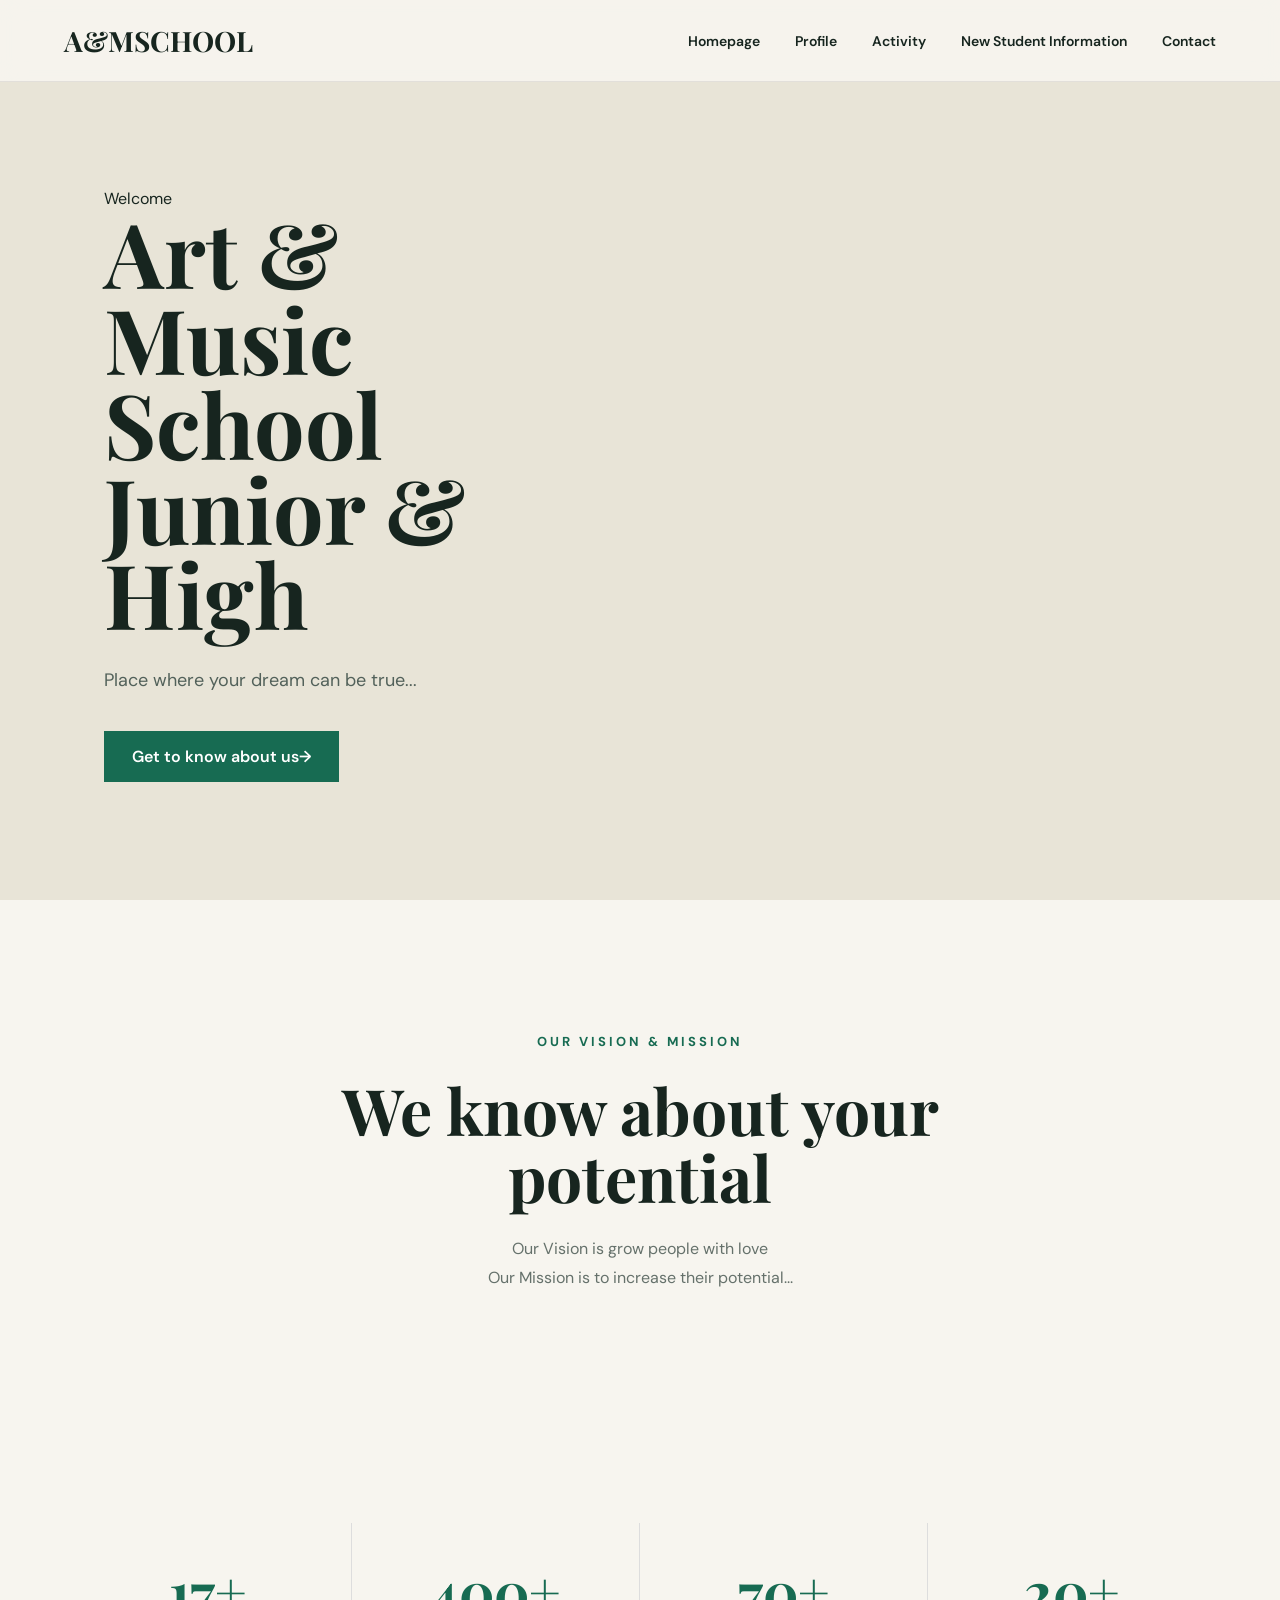
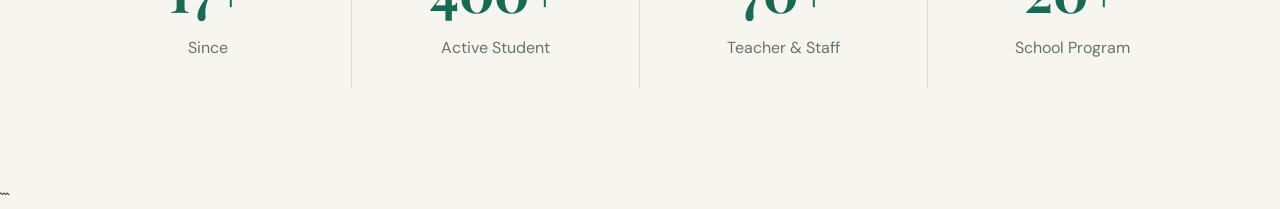
==== commit dac8f984: "index.html" ====
--- a/index.html
+++ b/index.html
@@ -1,556 +1,75 @@
 <!DOCTYPE html>
 <html lang="en">
-
 <head>
     <meta charset="UTF-8">
     <meta name="viewport" content="width=device-width, initial-scale=1.0">
-
     <title>Art & Music School</title>
-
-    <link rel="preconnect" href="https://fonts.googleapis.com">
-    <link rel="preconnect" href="https://fonts.gstatic.com" crossorigin>
-
-    <link
-        href="https://fonts.googleapis.com/css2?family=DM+Sans:wght@400;500;600;700&family=Playfair+Display:wght@500;600;700&display=swap"
-        rel="stylesheet">
-
     <link rel="stylesheet" href="style.css">
 </head>
-
 <body>
-
-
     <header class="navbar">
-
-        <div class="logo">
-            <a href="#beranda">
-                A&M<span>SCHOOL</span>
-            </a>
-        </div>
-
+        <div class="logo"><a href="#beranda">A&M<span>SCHOOL</span></a></div>
         <nav>
             <ul class="nav-menu">
-
-                <li>
-                    <a href="#beranda">Homepage</a>
-                </li>
-
-                <li>
-                    <a href="#profil">Profile</a>
-                </li>
-
-                <li>
-                    <a href="#kegiatan">Activity</a>
-                </li>
-
-                <li>
-                    <a href="#spbm">New Student Information</a>
-                </li>
-
-                <li>
-                    <a href="#kontak">Contact</a>
-                </li>
-
+                <li><a href="#beranda">Homepage</a></li>
+                <li><a href="#profil">Profile</a></li>
+                <li><a href="#kegiatan">Activity</a></li>
+                <li><a href="#spbm">New Student Information</a></li>
+                <li><a href="#kontak">Contact</a></li>
             </ul>
         </nav>
-
-        <!-- Tombol mobile -->
-        <button class="menu-toggle">
-            ☰
-        </button>
-
     </header>
 
     <main>
-
         <section class="hero" id="beranda">
-
             <div class="hero-content">
-
-                <span class="hero-label">
-                    Welcome
-                </span>
-
-                <h1>
-                    Art & Music
-                    <span>School</span>
-                    Junior & High
-                </h1>
-
-                <p>
-                    Place where your dream can be true.
-                    This is the first step for your new journal.
-                </p>
-
-                <a href="#profil" class="hero-button">
-                    Get to know about us
-                    <span>→</span>
-                </a>
-
+                <span class="hero-label" id="txt-hero_welcome">Welcome</span>
+                <h1 id="txt-hero_title">Art & Music School Junior & High</h1>
+                <p id="txt-hero_desc">Place where your dream can be true...</p>
+                <a href="#profil" class="hero-button">Get to know about us <span>→</span></a>
             </div>
-
-
-            <div class="hero-image">
-
-                <img
-                    src="https://www.prov.org/wp-content/uploads/2023/07/High-School-Girls-in-class-1366x1025.jpg"
-                    alt="Gedung Sekolah">
-
-            </div>
-
         </section>
 
-
-        <!-- =========================
-             INTRO
-        ========================== -->
-
         <section class="intro">
-
-            <span class="section-label">
-                Our Vision & Mission
-            </span>
-
-            <h2>
-                We know about your potential
-            </h2>
-
-            <p>
-                Our Vision is grow people with love
-            </p>
-            <p>
-                Our Mission is to increase their potential to make them be even better
-            </p>
-
+            <span class="section-label" id="txt-vision_mission_label">Our Vision & Mission</span>
+            <h2 id="txt-vision_mission_title">We know about your potential</h2>
+            <p id="txt-vision_text">Our Vision is grow people with love</p>
+            <p id="txt-mission_text">Our Mission is to increase their potential...</p>
         </section>
 
-
-        <!-- =========================
-             PROFIL SEKOLAH
-        ========================== -->
-
-        <section class="about" id="profil">
-
-            <div class="about-image">
-
-                <img
-                    src="https://dynamic-media-cdn.tripadvisor.com/media/photo-o/0f/88/18/f7/chung-ang-high-school.jpg?w=1200&h=-1&s=1"
-                    alt="Profil Sekolah">
-
-            </div>
-
-
-            <div class="about-content">
-
-                <span class="section-label">
-                    About Us
-                </span>
-
-                <h2>
-                    We teach,
-                    We lead
-                </h2>
-
-                <p>
-                    ART AND MUSIC SCHOOL is a Junior and Senior
-                    School who believe in increase people with their potential
-                    and let them to be what they want in Arts and Musics
-                </p>
-
-                <p>
-                    With professional teacher, we commitment to make the best alumni.
-                    Our students has already accepted to Best University before they get graduate.
-                    In R&M School, we trust our student to increase their skills,
-                    grow up, and ready for college and job.
-                </p>
-
-                <a href="about.html" class="text-button">
-                    More →
-                </a>
-
-            </div>
-
+        <!-- Bagian statistik -->
+        <section class="stats">
+            <div class="stat"><h3 id="txt-stat_1_val">17+</h3><p id="txt-stat_1_desc">Since</p></div>
+            <div class="stat"><h3 id="txt-stat_2_val">400+</h3><p id="txt-stat_2_desc">Active Student</p></div>
+            <div class="stat"><h3 id="txt-stat_3_val">70+</h3><p id="txt-stat_3_desc">Teacher & Staff</p></div>
+            <div class="stat"><h3 id="txt-stat_4_val">20+</h3><p id="txt-stat_4_desc">School Program</p></div>
         </section>
-
-
-        <!-- =========================
-             STATISTIK
-        ========================== -->
-
-        <section class="stats">
-
-            <div class="stat">
-
-                <h3>17+</h3>
-
-                <p>
-                    Since
-                </p>
-
-            </div>
-
-
-            <div class="stat">
-
-                <h3>400+</h3>
-
-                <p>
-                    Active Student
-                </p>
-
-            </div>
-
-
-            <div class="stat">
-
-                <h3>70+</h3>
-
-                <p>
-                    Teacher & Staff
-                </p>
-
-            </div>
-
-
-            <div class="stat">
-
-                <h3>20+</h3>
-
-                <p>
-                    School Program
-                </p>
-
-            </div>
-
-        </section>
-
-
-        <!-- =========================
-             KEGIATAN
-        ========================== -->
-
-        <section class="activities" id="kegiatan">
-
-            <div class="section-title">
-
-                <div>
-
-                    <span class="section-label">
-                        Activity in school
-                    </span>
-
-                    <h2>
-                        Our activity
-                    </h2>
-
-                </div>
-
-            </div>
-
-
-            <div class="activity-grid">
-
-
-                <!-- Kegiatan utama -->
-
-                <article class="activity large">
-
-                    <img
-                        src="https://cdn.sanity.io/images/9mg9pfm4/production/5bd5e3a1cc2a00055a5917e3d0a4f383b7ff0164-1672x941.webp?rect=0,32,1672,878&w=1200&h=630&fit=crop&auto=format"
-                        alt="Kegiatan Siswa">
-
-                    <div class="activity-info">
-
-                        <span>
-                            Students Activities
-                        </span>
-
-                        <h3>
-                            Teamwork
-                        </h3>
-
-                    </div>
-
-                </article>
-
-
-                <!-- Kegiatan lainnya -->
-
-                <div class="activity-column">
-
-                    <article class="activity small">
-
-                        <img
-                            src="https://tist.school/uploads/media/science-experiments-middle-schoolers68da2cf149224.webp"
-                            alt="Pembelajaran">
-
-                        <div class="activity-info">
-
-                            <span>
-                                Student Activities
-                            </span>
-
-                            <h3>
-                                Science work
-                            </h3>
-
-                        </div>
-
-                    </article>
-
-
-                    <article class="activity small">
-
-                        <img
-                            src="https://www.phscheerboosterclub.org/wp-content/uploads/2024/09/teamweb1000.jpg"
-                            alt="Olahraga">
-
-                        <div class="activity-info">
-
-                            <span>
-                                extracurricular
-                            </span>
-
-                            <h3>
-                                Cheerleader, Basketball, Robotics
-                            </h3>
-
-                        </div>
-
-                    </article>
-
-                </div>
-
-            </div>
-
-        </section>
-
-
-        <!-- =========================
-             SPBM
-        ========================== -->
-
-        <section class="spbm" id="spbm">
-
-            <span class="section-label">
-                This is your time to become A&M Student
-            </span>
-
-            <h2>
-                Are you ready to become part of us?
-            </h2>
-
-            <p>
-                Find complete information regarding registration,
-                requirements, the schedule, and the new student
-                admission process.
-            </p>
-
-            <a href="registration.html" class="spbm-button">
-                Look about our registration
-                <span>→</span>
-            </a>
-
-        </section>
-
-
-        <!-- =========================
-             KONTAK
-        ========================== -->
-
-        <section class="contact" id="kontak">
-
-            <div class="contact-heading">
-
-                <span class="section-label">
-                    Call us
-                </span>
-
-                <h2>
-                    We heard what you wanna tell
-                </h2>
-
-            </div>
-
-
-            <div class="contact-info">
-
-                <div class="contact-item">
-
-                    <a href="http://google.com/maps/place/Royal+Academy+of+Dramatic+Art/@51.5218059,-0.1339073,17z/data=!3m1!4b1!4m6!3m5!1s0x48761b2e5cc1d7e5:0xf84eaf2c5a8ffeac!8m2!3d51.5218059!4d-0.1313324!16zL20vMDE1bmw0?entry=ttu&g_ep=EgoyMDI2MDgzMS4wIKXMDSoASAFQAw%3D%3D">
-                    <div>
-                        <strong>
-                            Address
-                        </strong>
-
-                        <p>
-                            62-64 Gower St, London WC1E 6ED, Britania Raya
-                        </p>
-                    </div>
-                    </a>
-                </div>
-
-
-                <div class="contact-item">
-
-                    <span class="contact-number">
-                    </span>
-
-                    <div>
-                        <strong>
-                            Number
-                        </strong>
-
-                        <p>
-                            +62 088888888888
-                        </p>
-                    </div>
-
-                </div>
-
-
-                <div class="contact-item">
-
-                    <span class="contact-number">
-                    </span>
-
-                    <div>
-                        <strong>
-                            Email
-                        </strong>
-
-                        <p>
-                            pedrawr3@gmail.com
-                        </p>
-                    </div>
-
-                </div>
-
-
-                <div class="contact-item">
-
-                    <span class="contact-number">
-                    </span>
-
-                    <div>
-                        <strong>
-                            Operational Hours
-                        </strong>
-
-                        <p>
-                            Monday - Friday
-                            <br>
-                            7.00 AM - 4.00 PM
-                        </p>
-                    </div>
-
-                </div>
-
-            </div>
-
-        </section>
-
     </main>
 
+    <!-- SCRIPT OTOMATIS AMBIL DATA DARI GOOGLE SHEETS -->
+    <script>
+        // Ganti URL di bawah dengan API URL dari SheetDB Anda!
+        const apiUrl = "https://sheetdb.io/api/v1/dc72sc91pvwqk";
 
-    <!-- =========================
-         FOOTER
-    ========================== -->
-
-    <footer>
-
-        <div class="footer-grid">
-
-
-            <div class="footer-brand">
-
-                <h2>
-                    Art & Music School
-                </h2>
-
-                <p>
-                    Building, increase, and make our student
-                    to ready for great future
-                </p>
-
-            </div>
-
-
-            <div class="footer-menu">
-
-                <h3>
-                    Navigation
-                </h3>
-
-                <a href="#beranda">
-                    Homepage
-                </a>
-
-                <a href="#profil">
-                    Profile
-                </a>
-
-                <a href="#kegiatan">
-                    Activities
-                </a>
-
-                <a href="registration.html">
-                    Registration information
-                </a>
-
-                <a href="https://wa.me/62088299210765">
-                    Contact
-                </a>
-
-            </div>
-
-
-            <div class="footer-social">
-
-                <h3>
-                    Ikuti Kami
-                </h3>
-
-                <a href="https://www.instagram.com/royalacademyofdramaticart/">
-                    Instagram
-                </a>
-
-                <a href="https://www.facebook.com/RoyalAcademyOfDramaticArt/">
-                    Facebook
-                </a>
-
-                <a href="https://www.youtube.com/@rada_london">
-                    YouTube
-                </a>
-
-            </div>
-
-        </div>
-
-
-        <div class="footer-bottom">
-
-            <p>
-                © 2026 ART & MUSIC SCHOOL.
-                All Rights Reserved.
-            </p>
-
-            <p>
-                Art & Music School
-            </p>
-
-        </div>
-
-    </footer>
-
-
-    <!-- =========================
-         JAVASCRIPT
-    ========================== -->
-
-    <script src="script.js"></script>
-
+        fetch(apiUrl)
+            .then(response => response.json())
+            .then(data => {
+                // Data dari Sheets berbentuk array, kita looping untuk mencocokkan "Key" dan "Content"
+                data.forEach(row => {
+                    const key = row.Key; // Kolom Key di spreadsheet
+                    const content = row.Content; // Kolom Content di spreadsheet
+                    
+                    // Cari elemen HTML yang ID-nya cocok dengan key
+                    const element = document.getElementById("txt-" + key);
+                    if (element) {
+                        element.innerText = content;
+                    }
+                });
+            })
+            .catch(error => console.error("Gagal memuat data dari spreadsheet:", error));
+    </script>
 </body>
+</html>
 
 </html>
 ```
